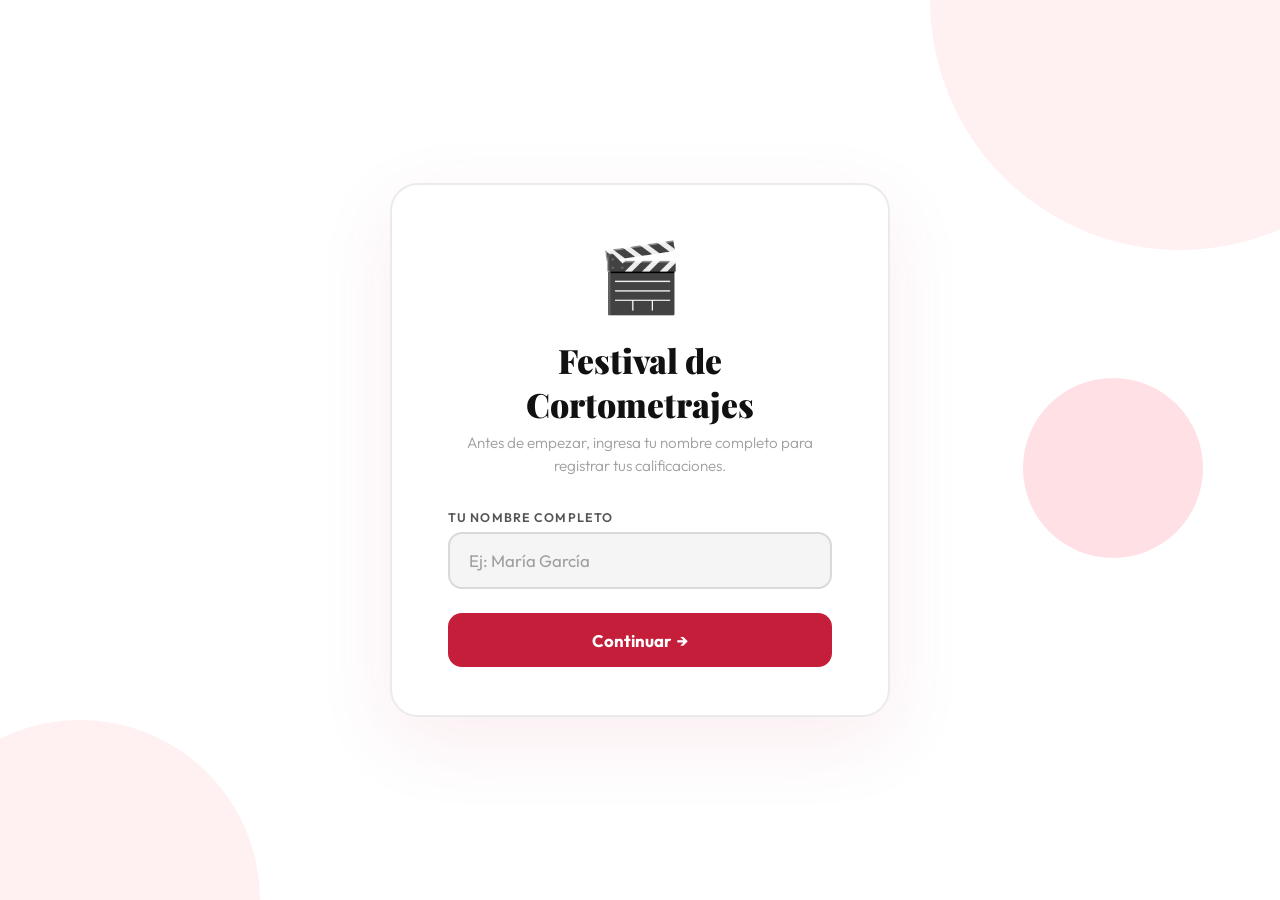
==== index.html @ b3f723bc "Add files via upload" ====
<!DOCTYPE html>
<html lang="es">
<head>
<meta charset="UTF-8">
<meta name="viewport" content="width=device-width, initial-scale=1.0, user-scalable=no">
<title>Votación — Festival de Cortometrajes</title>
<link href="https://fonts.googleapis.com/css2?family=Playfair+Display:ital,wght@0,700;0,900;1,700&family=Outfit:wght@300;400;500;600;700&display=swap" rel="stylesheet">
<link rel="stylesheet" href="https://cdnjs.cloudflare.com/ajax/libs/font-awesome/6.4.0/css/all.min.css">
<link rel="stylesheet" href="styles.css">
</head>
<body>

<!-- ══ SCREEN 1 — NOMBRE ══ -->
<div class="screen active" id="screen-name">
  <div class="nb nb1"></div><div class="nb nb2"></div><div class="nb nb3"></div>
  <div class="name-card">
    <span class="film-icon">🎬</span>
    <div class="n-title">Festival de<br>Cortometrajes</div>
    <div class="n-sub">Antes de empezar, ingresa tu nombre completo para registrar tus calificaciones.</div>
    <label class="n-label" for="inp-name">Tu nombre completo</label>
    <input class="n-input" id="inp-name" type="text" placeholder="Ej: María García"
      autocomplete="off" autocorrect="off" spellcheck="false" maxlength="60"
      onkeydown="if(event.key==='Enter')goToVote()">
    <div class="n-err" id="n-err">⚠️ Por favor ingresa tu nombre antes de continuar.</div>
    <button class="n-btn" onclick="goToVote()">Continuar &nbsp;→</button>
    <div class="voters-badge" id="vbadge">👥 <span id="vbadge-n">0</span> personas ya evaluaron</div>
  </div>
</div>

<!-- ══ SCREEN 2 — VOTACIÓN ══ -->
<div class="screen" id="screen-vote">
  <div class="site-header">
    <div class="hd hd1"></div><div class="hd hd2"></div><div class="hd hd3"></div>
    <div class="hdr-in">
      <div class="hdr-logo">
        <div class="hdr-icon">🎬</div>
        <div><h1>CineVota</h1><p>Festival de Cortometrajes — Inglés</p></div>
      </div>
      <div class="hdr-right">
        <div class="voter-chip">👤 <span id="chip-name">—</span></div>
        <a href="resultados.html" class="live-badge" style="background:rgba(255,255,255,0.25);">📊 Ver Votos</a>
        <div class="live-badge"><div class="live-dot"></div> En vivo</div>
      </div>
    </div>
    <div class="hdr-line"></div>
  </div>
  <div class="vote-body">
    <div>
      <div class="sec-label">Califica los cortometrajes (1 a 5 estrellas)</div>
      <div class="cards-grid" id="cards-grid"></div>
      
      <div class="submit-box" style="margin-top: 2.5rem; display: flex; justify-content: center;">
        <button class="n-btn submit-all-btn" onclick="openSubmitModal()" style="max-width: 300px; font-size: 1.1rem; padding: 1.2rem; box-shadow: 0 10px 30px rgba(196,30,58,.25);">
          ⭐ Enviar Mis Calificaciones
        </button>
      </div>
    </div>
    <div class="sidebar">
      <div class="scard">
        <div class="scard-t">📊 Ranking en vivo</div>
        <div class="scard-s">Promedio de estrellas</div>
        <div class="total-box">
          <div><div class="tbl">Total Evaluadores</div></div>
          <div class="tbn" id="total-count">0</div>
        </div>
        <div id="results-list"></div>
      </div>
      <div class="scard">
        <div class="scard-t" style="font-size:.9rem;margin-bottom:.55rem">👥 Han evaluado</div>
        <div class="voters-list" id="voters-list">
          <span style="font-size:.77rem;color:var(--g500)">Aún nadie ha evaluado</span>
        </div>
      </div>
      <div class="info-box">🏆 El ganador se anunciará al finalizar.<br><span style="color:var(--red);font-weight:600">¡Que gane el mejor!</span></div>
    </div>
  </div>
</div>

<!-- ══ SCREEN 3 — GRACIAS ══ -->
<div class="screen" id="screen-thanks">
  <div class="site-header">
    <div class="hd hd1"></div><div class="hd hd2"></div><div class="hd hd3"></div>
    <div class="hdr-in">
      <div class="hdr-logo">
        <div class="hdr-icon">🎬</div>
        <div><h1>CineVota</h1><p>Festival de Cortometrajes — Inglés</p></div>
      </div>
      <div class="hdr-right">
        <a href="resultados.html" class="live-badge" style="background:rgba(255,255,255,0.25);">📊 Ver Votos</a>
        <div class="live-badge"><div class="live-dot"></div> En vivo</div>
      </div>
    </div>
    <div class="hdr-line"></div>
  </div>
  <div class="thanks-body">
    <div class="thanks-icon">🎉</div>
    <div class="thanks-title">¡Gracias, <span class="thanks-hi" id="t-name"></span>!</div>
    <div class="thanks-sub">Tus calificaciones fueron registradas exitosamente.</div>
    <svg width="64" height="64" viewBox="0 0 64 64" style="margin-top:1rem; margin-bottom:.4rem">
      <circle cx="32" cy="32" r="26" fill="none" stroke="#EBEBEB" stroke-width="5"/>
      <circle id="ring" cx="32" cy="32" r="26" fill="none" stroke="#C41E3A" stroke-width="5"
        stroke-linecap="round" stroke-dasharray="163.4" stroke-dashoffset="0"
        transform="rotate(-90 32 32)" style="transition:stroke-dashoffset 1s linear"/>
    </svg>
    <div class="thanks-cd">Siguiente votante en <span id="cd-num">7</span> segundos…</div>
    <button class="thanks-nxt" onclick="resetForNext()">👤 &nbsp;Siguiente votante</button>
  </div>
</div>

<!-- ══ MODAL ══ -->
<div class="overlay" id="overlay" onclick="if(event.target===this)closeModal()">
  <div class="modal">
    <span class="m-emoji">⭐</span>
    <div class="m-title">Confirmar Envío</div>
    <div class="m-body">
      <span class="m-voter" id="m-voter"></span>, ¿estás seguro de que deseas enviar tus calificaciones?<br>
      <span class="m-warn">⚠️ Esta acción no puede deshacerse</span>
    </div>
    <div class="m-btns">
      <button class="btn-no" onclick="closeModal()">Seguir Editando</button>
      <button class="btn-yes" onclick="confirmVote()">✓ &nbsp;Sí, enviar</button>
    </div>
  </div>
</div>

<script src="main.js"></script>
</body>
</html>
---- styles.css ----
*,*::before,*::after{box-sizing:border-box;margin:0;padding:0}
:root{
  --red:#C41E3A;--red-h:#A8172F;--red-l:#E8394F;
  --rp:#FFF0F2;--rp2:#FFE0E5;
  --white:#fff;--off:#FAFAFA;
  --g100:#F5F5F5;--g200:#EBEBEB;--g300:#D9D9D9;
  --g500:#9E9E9E;--g700:#555;--g900:#111;
}
html,body{font-family:'Outfit',sans-serif;background:var(--off);color:var(--g900);min-height:100vh;-webkit-tap-highlight-color:transparent;touch-action:manipulation}

/* SCREENS */
.screen{display:none;min-height:100vh;animation:fadeIn .4s ease}
.screen.active{display:flex}
@keyframes fadeIn{from{opacity:0;transform:translateY(10px)}to{opacity:1;transform:none}}

/* ─── SCREEN 1: NOMBRE ─── */
#screen-name{flex-direction:column;align-items:center;justify-content:center;padding:2rem;background:var(--white);position:relative;overflow:hidden}
.nb{position:absolute;border-radius:50%;background:var(--rp);z-index:0}
.nb1{width:500px;height:500px;top:-250px;right:-150px}
.nb2{width:360px;height:360px;bottom:-180px;left:-100px}
.nb3{width:180px;height:180px;top:42%;right:6%;background:var(--rp2)}
.name-card{position:relative;z-index:1;background:var(--white);border:2px solid var(--g200);border-radius:28px;padding:3rem 3.5rem;max-width:500px;width:100%;text-align:center;box-shadow:0 24px 80px rgba(196,30,58,.08)}
.film-icon{font-size:68px;display:block;margin-bottom:1.2rem;animation:float 3s ease-in-out infinite}
@keyframes float{0%,100%{transform:translateY(0)}50%{transform:translateY(-9px)}}
.n-title{font-family:'Playfair Display',serif;font-size:2.1rem;font-weight:900;margin-bottom:.4rem}
.n-sub{font-size:.95rem;color:var(--g500);font-weight:300;margin-bottom:2rem;line-height:1.5}
.n-label{display:block;text-align:left;font-size:.78rem;font-weight:600;color:var(--g700);letter-spacing:.09em;text-transform:uppercase;margin-bottom:.45rem}
.n-input{width:100%;padding:1rem 1.2rem;border:2px solid var(--g300);border-radius:14px;font-family:'Outfit',sans-serif;font-size:1.05rem;font-weight:500;color:var(--g900);background:var(--g100);outline:none;transition:border-color .2s,background .2s;-webkit-appearance:none}
.n-input:focus{border-color:var(--red);background:var(--white)}
.n-input::placeholder{color:var(--g500);font-weight:400}
.n-err{font-size:.8rem;color:var(--red);margin-top:.4rem;text-align:left;display:none}
.n-err.show{display:block}
.n-btn{margin-top:1.5rem;width:100%;padding:1.05rem;border-radius:14px;border:none;background:var(--red);color:#fff;font-family:'Outfit',sans-serif;font-size:1.05rem;font-weight:700;cursor:pointer;transition:background .2s,transform .15s;display:flex;align-items:center;justify-content:center;gap:.5rem}
.n-btn:hover{background:var(--red-h)}
.n-btn:active{transform:scale(.97)}
.voters-badge{margin-top:1.4rem;display:none;align-items:center;justify-content:center;gap:.4rem;background:var(--rp);border:1px solid var(--rp2);border-radius:100px;padding:.4rem 1rem;font-size:.8rem;color:var(--red);font-weight:600}
.voters-badge.show{display:flex}

/* ─── SHARED HEADER ─── */
.site-header{background:var(--red);color:#fff;position:relative;overflow:hidden;flex-shrink:0}
.hd{position:absolute;border-radius:50%;background:rgba(255,255,255,.06);pointer-events:none}
.hd1{width:380px;height:380px;top:-180px;right:-80px}
.hd2{width:220px;height:220px;bottom:-110px;right:220px}
.hd3{width:130px;height:130px;top:-40px;left:40%;background:rgba(255,255,255,.04)}
.hdr-in{position:relative;z-index:1;padding:1.3rem 2.2rem;display:flex;align-items:center;justify-content:space-between;flex-wrap:wrap;gap:.6rem}
.hdr-logo{display:flex;align-items:center;gap:.8rem}
.hdr-icon{width:46px;height:46px;background:rgba(255,255,255,.14);border:1.5px solid rgba(255,255,255,.28);border-radius:13px;display:flex;align-items:center;justify-content:center;font-size:23px}
.hdr-logo h1{font-family:'Playfair Display',serif;font-size:1.4rem;font-weight:900}
.hdr-logo p{font-size:.66rem;opacity:.65;font-weight:400;letter-spacing:.1em;text-transform:uppercase}
.hdr-right{display:flex;align-items:center;gap:.6rem;flex-wrap:wrap}
.voter-chip{background:rgba(255,255,255,.16);border:1px solid rgba(255,255,255,.28);border-radius:100px;padding:.42rem .9rem;font-size:.82rem;font-weight:600;display:flex;align-items:center;gap:.35rem}
.live-badge{background:rgba(255,255,255,.13);border:1px solid rgba(255,255,255,.22);border-radius:100px;padding:.42rem .9rem;font-size:.7rem;font-weight:600;letter-spacing:.07em;text-transform:uppercase;display:flex;align-items:center;gap:.35rem;text-decoration:none;color:#fff;}
.live-dot{width:7px;height:7px;background:#fff;border-radius:50%;animation:blink 1.4s ease infinite}
@keyframes blink{0%,100%{opacity:1}50%{opacity:.25}}
.hdr-line{height:3px;width:100%;background:linear-gradient(90deg,rgba(255,255,255,.35) 0%,rgba(255,255,255,.06) 60%,transparent 100%)}

/* ─── SCREEN 2: VOTAR ─── */
#screen-vote{flex-direction:column}
.vote-body{display:grid;grid-template-columns:1fr 330px;gap:1.8rem;padding:1.8rem 2.2rem;max-width:1380px;margin:0 auto;width:100%}
.sec-label{display:flex;align-items:center;gap:.7rem;font-size:.72rem;font-weight:600;letter-spacing:.12em;text-transform:uppercase;color:var(--g500);margin-bottom:1.3rem}
.sec-label::after{content:'';flex:1;height:1px;background:var(--g300)}
.cards-grid{display:grid;grid-template-columns:repeat(auto-fill,minmax(262px,1fr));gap:1.3rem}

/* card */
.vote-card{background:var(--white);border-radius:20px;border:1.5px solid var(--g200);overflow:hidden;transition:transform .28s cubic-bezier(.34,1.56,.64,1),box-shadow .25s,border-color .2s;cursor:default;-webkit-tap-highlight-color:transparent}
.vote-card:hover{transform:translateY(-5px);border-color:var(--red-l);box-shadow:0 14px 44px rgba(196,30,58,.12)}
.card-photo{width:100%;height:182px;position:relative;overflow:hidden;background:#f0f0f0}
.card-photo svg{width:100%;height:100%;display:block}
.card-tag{position:absolute;top:10px;left:10px;z-index:2;background:var(--red);color:#fff;font-size:.63rem;font-weight:700;padding:4px 10px;border-radius:100px;letter-spacing:.08em;text-transform:uppercase}
.card-body{padding:1.15rem 1.3rem 1.3rem}
.card-name{font-family:'Playfair Display',serif;font-size:1.08rem;font-weight:700;margin-bottom:.22rem}
.card-desc{font-size:.79rem;color:var(--g500);line-height:1.5;margin-bottom:.85rem}
.card-meta{display:flex;align-items:center;justify-content:space-between;margin-bottom:.65rem}
.card-vlbl{font-size:.77rem;color:var(--g700)}
.card-vlbl span{font-weight:700;color:var(--red);font-size:.93rem}
.card-mbar{height:5px;background:var(--g200);border-radius:100px;overflow:hidden;margin-bottom:.95rem}
.card-mfill{height:100%;background:linear-gradient(90deg,var(--red-h),var(--red-l));border-radius:100px;transition:width .6s cubic-bezier(.4,0,.2,1);width:0%}

/* sidebar */
.sidebar{position:sticky;top:1.8rem;height:fit-content}
.scard{background:var(--white);border:1.5px solid var(--g200);border-radius:20px;padding:1.4rem 1.5rem;margin-bottom:1rem}
.scard-t{font-family:'Playfair Display',serif;font-size:1.05rem;font-weight:700;margin-bottom:.18rem}
.scard-s{font-size:.75rem;color:var(--g500);margin-bottom:1.15rem}
.total-box{background:var(--red);color:#fff;border-radius:14px;padding:1rem 1.25rem;display:flex;align-items:center;justify-content:space-between;margin-bottom:1.25rem}
.tbl{font-size:.7rem;font-weight:600;text-transform:uppercase;letter-spacing:.1em;opacity:.78}
.tbn{font-family:'Playfair Display',serif;font-size:2.2rem;font-weight:900;line-height:1}
.res-item{margin-bottom:.95rem}
.res-hdr{display:flex;align-items:center;justify-content:space-between;margin-bottom:.28rem;gap:5px}
.res-rank{width:22px;height:22px;border-radius:50%;background:var(--g100);border:1px solid var(--g300);font-size:.65rem;font-weight:700;color:var(--g700);display:flex;align-items:center;justify-content:center;flex-shrink:0}
.res-name{font-size:.81rem;font-weight:500;flex:1;white-space:nowrap;overflow:hidden;text-overflow:ellipsis}
.res-pct{font-size:.77rem;font-weight:700;color:var(--red)}
.res-vsm{font-size:.67rem;color:var(--g500)}
.res-bg{height:8px;background:var(--g100);border-radius:100px;overflow:hidden;border:1px solid var(--g200)}
.res-bar{height:100%;background:linear-gradient(90deg,#8B0000,var(--red-l));border-radius:100px;transition:width .65s cubic-bezier(.4,0,.2,1)}
.res-item.first .res-rank{background:#FFF7E0;border-color:#F5C842;color:#8B6E00;font-size:.77rem}
.res-item.first .res-bar{background:linear-gradient(90deg,var(--red-h),var(--red-l))}
.voters-list{max-height:120px;overflow-y:auto;display:flex;flex-wrap:wrap;gap:5px;padding-top:3px}
.voter-pill{background:var(--g100);border:1px solid var(--g200);border-radius:100px;padding:3px 10px;font-size:.71rem;color:var(--g700);font-weight:500}
.info-box{background:var(--g100);border:1px solid var(--g200);border-radius:14px;padding:1rem;font-size:.77rem;color:var(--g700);line-height:1.65;text-align:center}

/* ─── MODAL ─── */
.overlay{position:fixed;inset:0;background:rgba(0,0,0,.55);backdrop-filter:blur(6px);-webkit-backdrop-filter:blur(6px);display:flex;align-items:center;justify-content:center;z-index:1000;opacity:0;pointer-events:none;transition:opacity .3s}
.overlay.open{opacity:1;pointer-events:all}
.modal{background:#fff;border-radius:26px;padding:2.2rem 2rem;max-width:420px;width:92%;text-align:center;transform:scale(.88) translateY(24px);transition:transform .38s cubic-bezier(.34,1.56,.64,1)}
.overlay.open .modal{transform:scale(1) translateY(0)}
.m-emoji{font-size:50px;display:block;margin-bottom:1rem}
.m-title{font-family:'Playfair Display',serif;font-size:1.45rem;font-weight:700;margin-bottom:.5rem}
.m-body{font-size:.9rem;color:var(--g700);line-height:1.7;margin-bottom:1.5rem}
.m-voter{color:var(--g900);font-weight:700}
.m-course{color:var(--red);font-weight:700}
.m-warn{font-size:.73rem;color:var(--g500);background:var(--g100);border-radius:8px;padding:.38rem .75rem;margin-top:.55rem;display:inline-block}
.m-btns{display:flex;gap:.7rem}
.btn-no{flex:1;padding:.85rem;border-radius:13px;border:1.5px solid var(--g300);background:transparent;color:var(--g700);font-family:'Outfit',sans-serif;font-size:.9rem;font-weight:500;cursor:pointer;transition:background .18s}
.btn-no:hover{background:var(--g100)}
.btn-yes{flex:2;padding:.85rem;border-radius:13px;border:none;background:var(--red);color:#fff;font-family:'Outfit',sans-serif;font-size:.9rem;font-weight:700;cursor:pointer;transition:background .18s,transform .15s;display:flex;align-items:center;justify-content:center;gap:.4rem}
.btn-yes:hover{background:var(--red-h)}
.btn-yes:active{transform:scale(.97)}

/* ─── SCREEN 3: GRACIAS ─── */
#screen-thanks{flex-direction:column}
.thanks-body{flex:1;display:flex;flex-direction:column;align-items:center;justify-content:center;padding:3rem 2rem;text-align:center}
.thanks-icon{font-size:90px;margin-bottom:1.4rem;animation:bounceIn .7s cubic-bezier(.34,1.56,.64,1)}
@keyframes bounceIn{from{transform:scale(.3);opacity:0}to{transform:scale(1);opacity:1}}
.thanks-title{font-family:'Playfair Display',serif;font-size:clamp(1.9rem,5.5vw,2.9rem);font-weight:900;margin-bottom:.45rem}
.thanks-hi{color:var(--red);font-style:italic}
.thanks-sub{font-size:1.02rem;color:var(--g700);font-weight:300;line-height:1.6;margin-bottom:.7rem;max-width:400px}
.thanks-chip{display:inline-flex;align-items:center;gap:.5rem;background:var(--red);color:#fff;border-radius:100px;padding:.6rem 1.4rem;font-size:.98rem;font-weight:700;margin-bottom:2.5rem;animation:slideUp .5s ease .3s both}
@keyframes slideUp{from{transform:translateY(16px);opacity:0}to{transform:none;opacity:1}}
.thanks-cd{font-size:.85rem;color:var(--g500);margin-bottom:1.4rem}
.thanks-cd span{font-weight:700;color:var(--red)}
.thanks-nxt{padding:1rem 2.4rem;border-radius:14px;border:2px solid var(--red);background:transparent;color:var(--red);font-family:'Outfit',sans-serif;font-size:1rem;font-weight:700;cursor:pointer;transition:all .2s;display:inline-flex;align-items:center;gap:.5rem}
.thanks-nxt:hover{background:var(--red);color:#fff}

/* confetti */
.conf{position:fixed;pointer-events:none;z-index:9999;top:0;animation:confFall linear forwards}
@keyframes confFall{to{top:110vh;transform:rotate(720deg) translateX(var(--dx,0))}}

/* utils */
@keyframes numPulse{0%,100%{transform:scale(1)}45%{transform:scale(1.3)}}
.pulse{animation:numPulse .4s ease}

/* RESULTS PAGE SPECIFIC */
.results-container { max-width: 900px; margin: 2rem auto; padding: 0 2rem; width: 100%; }
.results-card { background: var(--white); border-radius: 20px; border: 1.5px solid var(--g200); overflow: hidden; box-shadow: 0 10px 30px rgba(0,0,0,0.03); margin-bottom: 2rem;}
.results-header-card { padding: 2rem; background: var(--off); border-bottom: 1.5px solid var(--g200); display: flex; justify-content: space-between; align-items: center; flex-wrap: wrap; gap: 1rem; }
.results-title { font-family: 'Playfair Display', serif; font-size: 1.8rem; font-weight: 700; color: var(--g900); }
.results-subtitle { font-size: 0.9rem; color: var(--g500); margin-top: 0.3rem; }
.results-table-wrap { overflow-x: auto; }
.results-table { width: 100%; border-collapse: collapse; min-width: 500px; }
.results-table th { background: var(--white); padding: 1.2rem; text-align: left; font-size: 0.8rem; text-transform: uppercase; letter-spacing: 0.1em; color: var(--g500); font-weight: 600; border-bottom: 2px solid var(--g200); }
.results-table td { padding: 1.2rem; border-bottom: 1px solid var(--g200); font-size: 0.95rem; font-weight: 500; color: var(--g900); }
.results-table tr:last-child td { border-bottom: none; }
.results-table tr:hover { background: var(--off); }
.course-badge { display: inline-flex; align-items: center; gap: 0.5rem; padding: 0.4rem 0.8rem; border-radius: 100px; font-size: 0.85rem; font-weight: 600; }
.back-btn { display: inline-flex; align-items: center; gap: 0.5rem; padding: 0.8rem 1.5rem; background: var(--white); color: var(--g900); border: 2px solid var(--g200); border-radius: 14px; text-decoration: none; font-weight: 600; margin-bottom: 1.5rem; transition: all 0.2s; font-family: 'Outfit', sans-serif; font-size: 0.95rem; }
.back-btn:hover { border-color: var(--g300); background: var(--g100); }
.empty-state { padding: 4rem 2rem; text-align: center; color: var(--g500); font-size: 1.1rem; }

/* STAR RATING SPECIFIC */
.star-rating { display: flex; gap: 0.3rem; margin-top: 0.5rem; justify-content: center; align-items: center; }
.star-icon { color: var(--g300); cursor: pointer; font-size: 1.8rem; transition: color 0.2s, transform 0.15s; }
.star-icon:hover { transform: scale(1.15); }
.star-icon.active { color: #FFD700; text-shadow: 0 0 10px rgba(255, 215, 0, 0.4); }
.card-stars { background: var(--g100); border-radius: 12px; padding: 0.8rem; margin-top: 0.5rem; text-align: center; border: 1.5px solid var(--g200); }
.card-stars-lbl { font-size: 0.75rem; color: var(--g700); font-weight: 600; text-transform: uppercase; letter-spacing: 0.05em; margin-bottom: 0.4rem; }
.admin-reset-btn { background: transparent; border: none; font-size: 1.2rem; cursor: pointer; opacity: 0.5; transition: opacity 0.2s; }
.admin-reset-btn:hover { opacity: 1; }

/* responsive */
@media(max-width:960px){.vote-body{grid-template-columns:1fr;padding:1.2rem}.sidebar{position:static}}
@media(max-width:600px){.hdr-in{padding:1rem 1.1rem}.vote-body{padding:1rem}.cards-grid{grid-template-columns:1fr}.name-card{padding:2rem 1.5rem}.results-container{padding: 0 1rem;}.results-header-card{padding: 1.5rem;}}
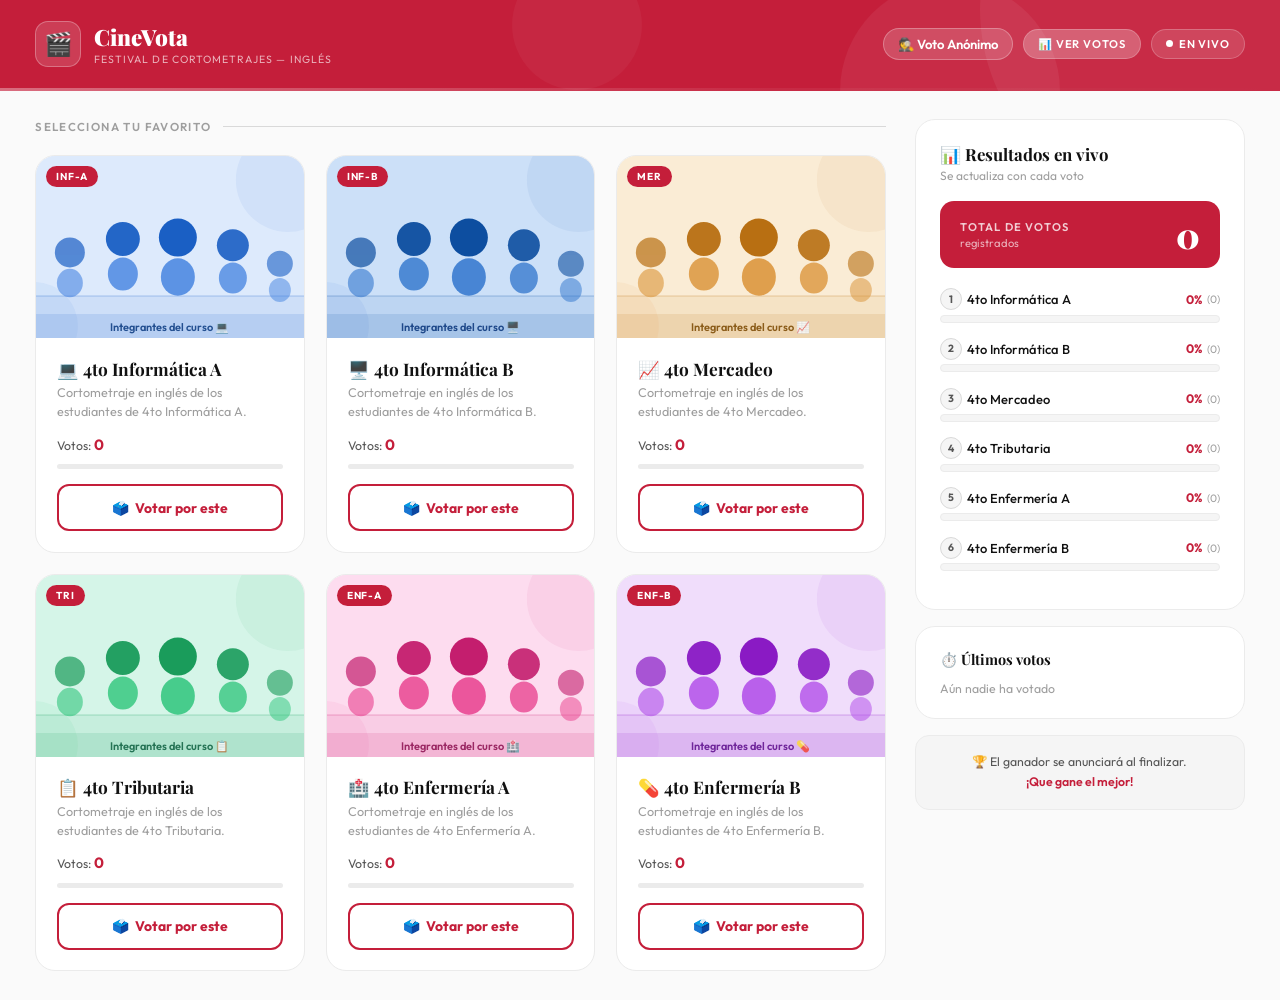
==== commit a4f91e8f: "Add files via upload" ====
--- a/index.html
+++ b/index.html
@@ -5,30 +5,12 @@
 <meta name="viewport" content="width=device-width, initial-scale=1.0, user-scalable=no">
 <title>Votación — Festival de Cortometrajes</title>
 <link href="https://fonts.googleapis.com/css2?family=Playfair+Display:ital,wght@0,700;0,900;1,700&family=Outfit:wght@300;400;500;600;700&display=swap" rel="stylesheet">
-<link rel="stylesheet" href="https://cdnjs.cloudflare.com/ajax/libs/font-awesome/6.4.0/css/all.min.css">
 <link rel="stylesheet" href="styles.css">
 </head>
 <body>
 
-<!-- ══ SCREEN 1 — NOMBRE ══ -->
-<div class="screen active" id="screen-name">
-  <div class="nb nb1"></div><div class="nb nb2"></div><div class="nb nb3"></div>
-  <div class="name-card">
-    <span class="film-icon">🎬</span>
-    <div class="n-title">Festival de<br>Cortometrajes</div>
-    <div class="n-sub">Antes de empezar, ingresa tu nombre completo para registrar tus calificaciones.</div>
-    <label class="n-label" for="inp-name">Tu nombre completo</label>
-    <input class="n-input" id="inp-name" type="text" placeholder="Ej: María García"
-      autocomplete="off" autocorrect="off" spellcheck="false" maxlength="60"
-      onkeydown="if(event.key==='Enter')goToVote()">
-    <div class="n-err" id="n-err">⚠️ Por favor ingresa tu nombre antes de continuar.</div>
-    <button class="n-btn" onclick="goToVote()">Continuar &nbsp;→</button>
-    <div class="voters-badge" id="vbadge">👥 <span id="vbadge-n">0</span> personas ya evaluaron</div>
-  </div>
-</div>
-
-<!-- ══ SCREEN 2 — VOTACIÓN ══ -->
-<div class="screen" id="screen-vote">
+<!-- ══ SCREEN 2 — VOTACIÓN (AHORA ES LA PANTALLA PRINCIPAL) ══ -->
+<div class="screen active" id="screen-vote">
   <div class="site-header">
     <div class="hd hd1"></div><div class="hd hd2"></div><div class="hd hd3"></div>
     <div class="hdr-in">
@@ -37,8 +19,8 @@
         <div><h1>CineVota</h1><p>Festival de Cortometrajes — Inglés</p></div>
       </div>
       <div class="hdr-right">
-        <div class="voter-chip">👤 <span id="chip-name">—</span></div>
-        <a href="resultados.html" class="live-badge" style="background:rgba(255,255,255,0.25);">📊 Ver Votos</a>
+        <div class="voter-chip">🕵️ Voto Anónimo</div>
+        <a href="resultados.html" class="live-badge" style="background:rgba(255,255,255,0.25); text-decoration:none; color:#fff;">📊 Ver Votos</a>
         <div class="live-badge"><div class="live-dot"></div> En vivo</div>
       </div>
     </div>
@@ -46,29 +28,23 @@
   </div>
   <div class="vote-body">
     <div>
-      <div class="sec-label">Califica los cortometrajes (1 a 5 estrellas)</div>
+      <div class="sec-label">Selecciona tu favorito</div>
       <div class="cards-grid" id="cards-grid"></div>
-      
-      <div class="submit-box" style="margin-top: 2.5rem; display: flex; justify-content: center;">
-        <button class="n-btn submit-all-btn" onclick="openSubmitModal()" style="max-width: 300px; font-size: 1.1rem; padding: 1.2rem; box-shadow: 0 10px 30px rgba(196,30,58,.25);">
-          ⭐ Enviar Mis Calificaciones
-        </button>
-      </div>
     </div>
     <div class="sidebar">
       <div class="scard">
-        <div class="scard-t">📊 Ranking en vivo</div>
-        <div class="scard-s">Promedio de estrellas</div>
+        <div class="scard-t">📊 Resultados en vivo</div>
+        <div class="scard-s">Se actualiza con cada voto</div>
         <div class="total-box">
-          <div><div class="tbl">Total Evaluadores</div></div>
+          <div><div class="tbl">Total de votos</div><div style="font-size:.7rem;opacity:.65;margin-top:2px">registrados</div></div>
           <div class="tbn" id="total-count">0</div>
         </div>
         <div id="results-list"></div>
       </div>
       <div class="scard">
-        <div class="scard-t" style="font-size:.9rem;margin-bottom:.55rem">👥 Han evaluado</div>
+        <div class="scard-t" style="font-size:.9rem;margin-bottom:.55rem">⏱️ Últimos votos</div>
         <div class="voters-list" id="voters-list">
-          <span style="font-size:.77rem;color:var(--g500)">Aún nadie ha evaluado</span>
+          <span style="font-size:.77rem;color:var(--g500)">Aún nadie ha votado</span>
         </div>
       </div>
       <div class="info-box">🏆 El ganador se anunciará al finalizar.<br><span style="color:var(--red);font-weight:600">¡Que gane el mejor!</span></div>
@@ -86,7 +62,7 @@
         <div><h1>CineVota</h1><p>Festival de Cortometrajes — Inglés</p></div>
       </div>
       <div class="hdr-right">
-        <a href="resultados.html" class="live-badge" style="background:rgba(255,255,255,0.25);">📊 Ver Votos</a>
+        <a href="resultados.html" class="live-badge" style="background:rgba(255,255,255,0.25); text-decoration:none; color:#fff;">📊 Ver Votos</a>
         <div class="live-badge"><div class="live-dot"></div> En vivo</div>
       </div>
     </div>
@@ -94,31 +70,33 @@
   </div>
   <div class="thanks-body">
     <div class="thanks-icon">🎉</div>
-    <div class="thanks-title">¡Gracias, <span class="thanks-hi" id="t-name"></span>!</div>
-    <div class="thanks-sub">Tus calificaciones fueron registradas exitosamente.</div>
-    <svg width="64" height="64" viewBox="0 0 64 64" style="margin-top:1rem; margin-bottom:.4rem">
+    <div class="thanks-title">¡Gracias por tu voto!</div>
+    <div class="thanks-sub">Tu voto fue registrado exitosamente. Votaste por:</div>
+    <div class="thanks-chip" id="t-course"></div>
+    <svg width="64" height="64" viewBox="0 0 64 64" style="margin-bottom:.4rem">
       <circle cx="32" cy="32" r="26" fill="none" stroke="#EBEBEB" stroke-width="5"/>
       <circle id="ring" cx="32" cy="32" r="26" fill="none" stroke="#C41E3A" stroke-width="5"
         stroke-linecap="round" stroke-dasharray="163.4" stroke-dashoffset="0"
         transform="rotate(-90 32 32)" style="transition:stroke-dashoffset 1s linear"/>
     </svg>
-    <div class="thanks-cd">Siguiente votante en <span id="cd-num">7</span> segundos…</div>
-    <button class="thanks-nxt" onclick="resetForNext()">👤 &nbsp;Siguiente votante</button>
+    <div class="thanks-cd">Siguiente voto en <span id="cd-num">5</span> segundos…</div>
+    <button class="thanks-nxt" onclick="resetForNext()">Siguiente voto &nbsp;→</button>
   </div>
 </div>
 
 <!-- ══ MODAL ══ -->
 <div class="overlay" id="overlay" onclick="if(event.target===this)closeModal()">
   <div class="modal">
-    <span class="m-emoji">⭐</span>
-    <div class="m-title">Confirmar Envío</div>
+    <span class="m-emoji">🗳️</span>
+    <div class="m-title">Confirmar voto</div>
     <div class="m-body">
-      <span class="m-voter" id="m-voter"></span>, ¿estás seguro de que deseas enviar tus calificaciones?<br>
+      ¿Estás seguro de que deseas votar por<br>
+      <span class="m-course" id="m-course"></span>?<br>
       <span class="m-warn">⚠️ Esta acción no puede deshacerse</span>
     </div>
     <div class="m-btns">
-      <button class="btn-no" onclick="closeModal()">Seguir Editando</button>
-      <button class="btn-yes" onclick="confirmVote()">✓ &nbsp;Sí, enviar</button>
+      <button class="btn-no" onclick="closeModal()">Cancelar</button>
+      <button class="btn-yes" onclick="confirmVote()">✓ &nbsp;Sí, confirmar</button>
     </div>
   </div>
 </div>
--- a/styles.css
+++ b/styles.css
@@ -12,29 +12,6 @@
 .screen{display:none;min-height:100vh;animation:fadeIn .4s ease}
 .screen.active{display:flex}
 @keyframes fadeIn{from{opacity:0;transform:translateY(10px)}to{opacity:1;transform:none}}
-
-/* ─── SCREEN 1: NOMBRE ─── */
-#screen-name{flex-direction:column;align-items:center;justify-content:center;padding:2rem;background:var(--white);position:relative;overflow:hidden}
-.nb{position:absolute;border-radius:50%;background:var(--rp);z-index:0}
-.nb1{width:500px;height:500px;top:-250px;right:-150px}
-.nb2{width:360px;height:360px;bottom:-180px;left:-100px}
-.nb3{width:180px;height:180px;top:42%;right:6%;background:var(--rp2)}
-.name-card{position:relative;z-index:1;background:var(--white);border:2px solid var(--g200);border-radius:28px;padding:3rem 3.5rem;max-width:500px;width:100%;text-align:center;box-shadow:0 24px 80px rgba(196,30,58,.08)}
-.film-icon{font-size:68px;display:block;margin-bottom:1.2rem;animation:float 3s ease-in-out infinite}
-@keyframes float{0%,100%{transform:translateY(0)}50%{transform:translateY(-9px)}}
-.n-title{font-family:'Playfair Display',serif;font-size:2.1rem;font-weight:900;margin-bottom:.4rem}
-.n-sub{font-size:.95rem;color:var(--g500);font-weight:300;margin-bottom:2rem;line-height:1.5}
-.n-label{display:block;text-align:left;font-size:.78rem;font-weight:600;color:var(--g700);letter-spacing:.09em;text-transform:uppercase;margin-bottom:.45rem}
-.n-input{width:100%;padding:1rem 1.2rem;border:2px solid var(--g300);border-radius:14px;font-family:'Outfit',sans-serif;font-size:1.05rem;font-weight:500;color:var(--g900);background:var(--g100);outline:none;transition:border-color .2s,background .2s;-webkit-appearance:none}
-.n-input:focus{border-color:var(--red);background:var(--white)}
-.n-input::placeholder{color:var(--g500);font-weight:400}
-.n-err{font-size:.8rem;color:var(--red);margin-top:.4rem;text-align:left;display:none}
-.n-err.show{display:block}
-.n-btn{margin-top:1.5rem;width:100%;padding:1.05rem;border-radius:14px;border:none;background:var(--red);color:#fff;font-family:'Outfit',sans-serif;font-size:1.05rem;font-weight:700;cursor:pointer;transition:background .2s,transform .15s;display:flex;align-items:center;justify-content:center;gap:.5rem}
-.n-btn:hover{background:var(--red-h)}
-.n-btn:active{transform:scale(.97)}
-.voters-badge{margin-top:1.4rem;display:none;align-items:center;justify-content:center;gap:.4rem;background:var(--rp);border:1px solid var(--rp2);border-radius:100px;padding:.4rem 1rem;font-size:.8rem;color:var(--red);font-weight:600}
-.voters-badge.show{display:flex}
 
 /* ─── SHARED HEADER ─── */
 .site-header{background:var(--red);color:#fff;position:relative;overflow:hidden;flex-shrink:0}
@@ -62,7 +39,7 @@
 .cards-grid{display:grid;grid-template-columns:repeat(auto-fill,minmax(262px,1fr));gap:1.3rem}
 
 /* card */
-.vote-card{background:var(--white);border-radius:20px;border:1.5px solid var(--g200);overflow:hidden;transition:transform .28s cubic-bezier(.34,1.56,.64,1),box-shadow .25s,border-color .2s;cursor:default;-webkit-tap-highlight-color:transparent}
+.vote-card{background:var(--white);border-radius:20px;border:1.5px solid var(--g200);overflow:hidden;transition:transform .28s cubic-bezier(.34,1.56,.64,1),box-shadow .25s,border-color .2s;cursor:pointer;-webkit-tap-highlight-color:transparent}
 .vote-card:hover{transform:translateY(-5px);border-color:var(--red-l);box-shadow:0 14px 44px rgba(196,30,58,.12)}
 .card-photo{width:100%;height:182px;position:relative;overflow:hidden;background:#f0f0f0}
 .card-photo svg{width:100%;height:100%;display:block}
@@ -75,6 +52,9 @@
 .card-vlbl span{font-weight:700;color:var(--red);font-size:.93rem}
 .card-mbar{height:5px;background:var(--g200);border-radius:100px;overflow:hidden;margin-bottom:.95rem}
 .card-mfill{height:100%;background:linear-gradient(90deg,var(--red-h),var(--red-l));border-radius:100px;transition:width .6s cubic-bezier(.4,0,.2,1);width:0%}
+.vote-btn{width:100%;padding:.78rem;border-radius:12px;border:2px solid var(--red);background:transparent;color:var(--red);font-family:'Outfit',sans-serif;font-size:.87rem;font-weight:700;cursor:pointer;transition:background .2s,color .2s,transform .15s;display:flex;align-items:center;justify-content:center;gap:.35rem}
+.vote-btn:hover{background:var(--red);color:#fff}
+.vote-btn:active{transform:scale(.97)}
 
 /* sidebar */
 .sidebar{position:sticky;top:1.8rem;height:fit-content}
@@ -122,7 +102,6 @@
 .thanks-icon{font-size:90px;margin-bottom:1.4rem;animation:bounceIn .7s cubic-bezier(.34,1.56,.64,1)}
 @keyframes bounceIn{from{transform:scale(.3);opacity:0}to{transform:scale(1);opacity:1}}
 .thanks-title{font-family:'Playfair Display',serif;font-size:clamp(1.9rem,5.5vw,2.9rem);font-weight:900;margin-bottom:.45rem}
-.thanks-hi{color:var(--red);font-style:italic}
 .thanks-sub{font-size:1.02rem;color:var(--g700);font-weight:300;line-height:1.6;margin-bottom:.7rem;max-width:400px}
 .thanks-chip{display:inline-flex;align-items:center;gap:.5rem;background:var(--red);color:#fff;border-radius:100px;padding:.6rem 1.4rem;font-size:.98rem;font-weight:700;margin-bottom:2.5rem;animation:slideUp .5s ease .3s both}
 @keyframes slideUp{from{transform:translateY(16px);opacity:0}to{transform:none;opacity:1}}
@@ -156,16 +135,9 @@
 .back-btn:hover { border-color: var(--g300); background: var(--g100); }
 .empty-state { padding: 4rem 2rem; text-align: center; color: var(--g500); font-size: 1.1rem; }
 
-/* STAR RATING SPECIFIC */
-.star-rating { display: flex; gap: 0.3rem; margin-top: 0.5rem; justify-content: center; align-items: center; }
-.star-icon { color: var(--g300); cursor: pointer; font-size: 1.8rem; transition: color 0.2s, transform 0.15s; }
-.star-icon:hover { transform: scale(1.15); }
-.star-icon.active { color: #FFD700; text-shadow: 0 0 10px rgba(255, 215, 0, 0.4); }
-.card-stars { background: var(--g100); border-radius: 12px; padding: 0.8rem; margin-top: 0.5rem; text-align: center; border: 1.5px solid var(--g200); }
-.card-stars-lbl { font-size: 0.75rem; color: var(--g700); font-weight: 600; text-transform: uppercase; letter-spacing: 0.05em; margin-bottom: 0.4rem; }
 .admin-reset-btn { background: transparent; border: none; font-size: 1.2rem; cursor: pointer; opacity: 0.5; transition: opacity 0.2s; }
 .admin-reset-btn:hover { opacity: 1; }
 
 /* responsive */
 @media(max-width:960px){.vote-body{grid-template-columns:1fr;padding:1.2rem}.sidebar{position:static}}
-@media(max-width:600px){.hdr-in{padding:1rem 1.1rem}.vote-body{padding:1rem}.cards-grid{grid-template-columns:1fr}.name-card{padding:2rem 1.5rem}.results-container{padding: 0 1rem;}.results-header-card{padding: 1.5rem;}}
+@media(max-width:600px){.hdr-in{padding:1rem 1.1rem}.vote-body{padding:1rem}.cards-grid{grid-template-columns:1fr}.results-container{padding: 0 1rem;}.results-header-card{padding: 1.5rem;}}
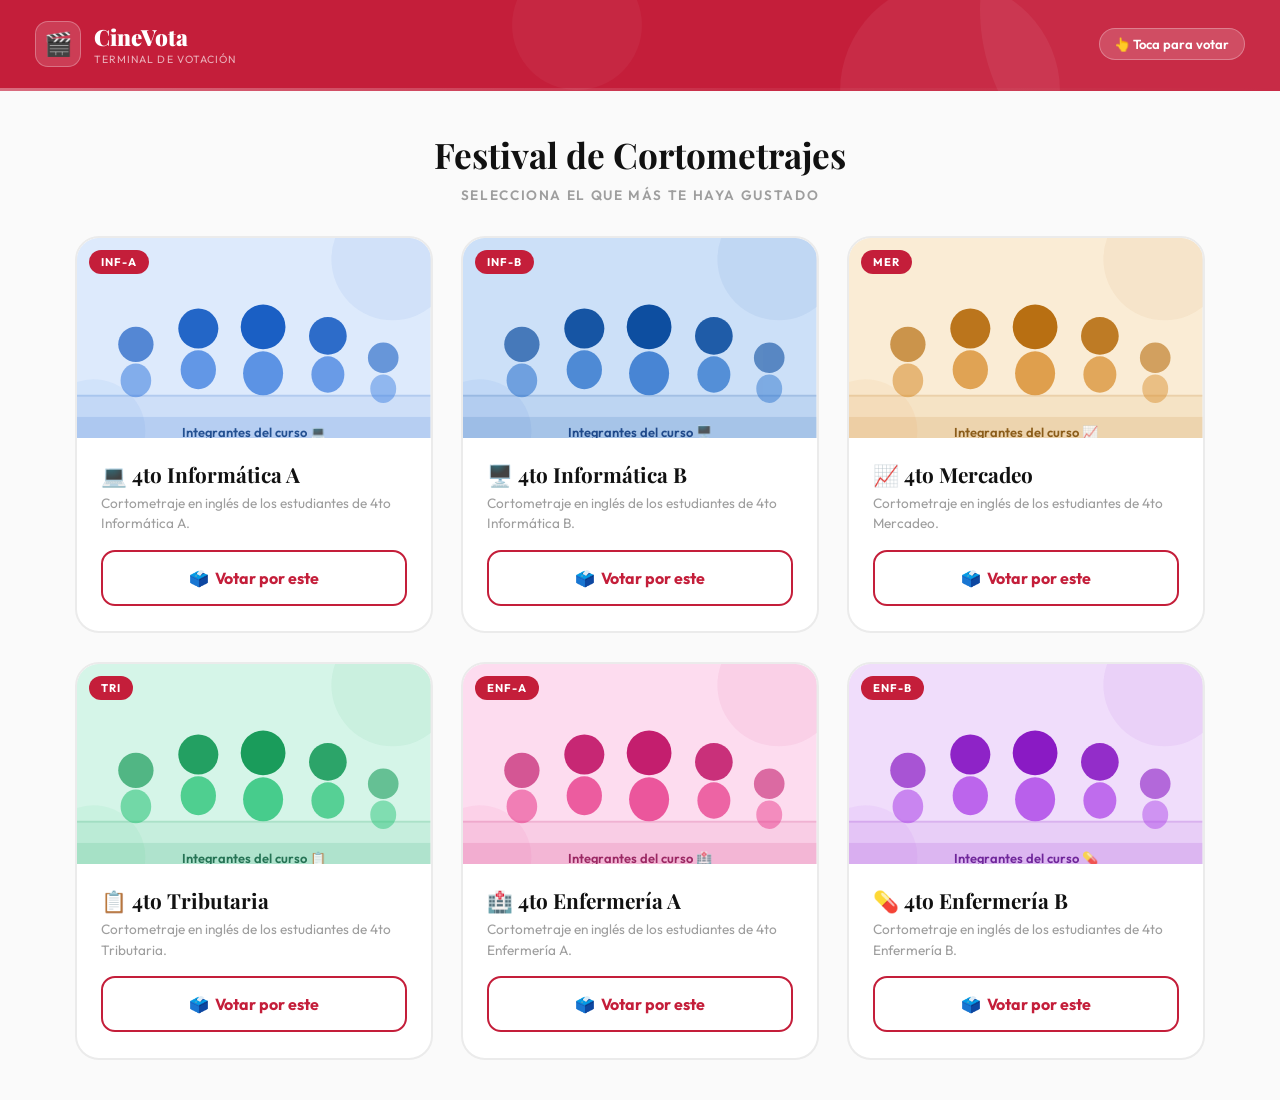
==== commit 08b8e7ce: "Add files via upload" ====
--- a/index.html
+++ b/index.html
@@ -3,52 +3,33 @@
 <head>
 <meta charset="UTF-8">
 <meta name="viewport" content="width=device-width, initial-scale=1.0, user-scalable=no">
-<title>Votación — Festival de Cortometrajes</title>
+<title>Votación Kiosko — CineVota</title>
 <link href="https://fonts.googleapis.com/css2?family=Playfair+Display:ital,wght@0,700;0,900;1,700&family=Outfit:wght@300;400;500;600;700&display=swap" rel="stylesheet">
 <link rel="stylesheet" href="styles.css">
 </head>
 <body>
 
-<!-- ══ SCREEN 2 — VOTACIÓN (AHORA ES LA PANTALLA PRINCIPAL) ══ -->
+<!-- ══ SCREEN 2 — VOTACIÓN KIOSKO ══ -->
 <div class="screen active" id="screen-vote">
   <div class="site-header">
     <div class="hd hd1"></div><div class="hd hd2"></div><div class="hd hd3"></div>
     <div class="hdr-in">
       <div class="hdr-logo">
         <div class="hdr-icon">🎬</div>
-        <div><h1>CineVota</h1><p>Festival de Cortometrajes — Inglés</p></div>
+        <div><h1>CineVota</h1><p>Terminal de Votación</p></div>
       </div>
       <div class="hdr-right">
-        <div class="voter-chip">🕵️ Voto Anónimo</div>
-        <a href="resultados.html" class="live-badge" style="background:rgba(255,255,255,0.25); text-decoration:none; color:#fff;">📊 Ver Votos</a>
-        <div class="live-badge"><div class="live-dot"></div> En vivo</div>
+        <div class="voter-chip">👆 Toca para votar</div>
       </div>
     </div>
     <div class="hdr-line"></div>
   </div>
-  <div class="vote-body">
-    <div>
-      <div class="sec-label">Selecciona tu favorito</div>
-      <div class="cards-grid" id="cards-grid"></div>
+  <div class="vote-body-kiosk">
+    <div style="text-align: center; margin-bottom: 2rem;">
+      <h2 style="font-family: 'Playfair Display', serif; font-size: 2.2rem; font-weight: 700; color: var(--g900); margin-bottom: 0.5rem;">Festival de Cortometrajes</h2>
+      <div class="sec-label" style="justify-content: center;">Selecciona el que más te haya gustado</div>
     </div>
-    <div class="sidebar">
-      <div class="scard">
-        <div class="scard-t">📊 Resultados en vivo</div>
-        <div class="scard-s">Se actualiza con cada voto</div>
-        <div class="total-box">
-          <div><div class="tbl">Total de votos</div><div style="font-size:.7rem;opacity:.65;margin-top:2px">registrados</div></div>
-          <div class="tbn" id="total-count">0</div>
-        </div>
-        <div id="results-list"></div>
-      </div>
-      <div class="scard">
-        <div class="scard-t" style="font-size:.9rem;margin-bottom:.55rem">⏱️ Últimos votos</div>
-        <div class="voters-list" id="voters-list">
-          <span style="font-size:.77rem;color:var(--g500)">Aún nadie ha votado</span>
-        </div>
-      </div>
-      <div class="info-box">🏆 El ganador se anunciará al finalizar.<br><span style="color:var(--red);font-weight:600">¡Que gane el mejor!</span></div>
-    </div>
+    <div class="cards-grid" id="cards-grid"></div>
   </div>
 </div>
 
@@ -56,14 +37,10 @@
 <div class="screen" id="screen-thanks">
   <div class="site-header">
     <div class="hd hd1"></div><div class="hd hd2"></div><div class="hd hd3"></div>
-    <div class="hdr-in">
+    <div class="hdr-in" style="justify-content: center;">
       <div class="hdr-logo">
         <div class="hdr-icon">🎬</div>
-        <div><h1>CineVota</h1><p>Festival de Cortometrajes — Inglés</p></div>
-      </div>
-      <div class="hdr-right">
-        <a href="resultados.html" class="live-badge" style="background:rgba(255,255,255,0.25); text-decoration:none; color:#fff;">📊 Ver Votos</a>
-        <div class="live-badge"><div class="live-dot"></div> En vivo</div>
+        <div><h1>CineVota</h1><p>Terminal de Votación</p></div>
       </div>
     </div>
     <div class="hdr-line"></div>
@@ -71,7 +48,7 @@
   <div class="thanks-body">
     <div class="thanks-icon">🎉</div>
     <div class="thanks-title">¡Gracias por tu voto!</div>
-    <div class="thanks-sub">Tu voto fue registrado exitosamente. Votaste por:</div>
+    <div class="thanks-sub">Tu voto anónimo fue registrado exitosamente. Votaste por:</div>
     <div class="thanks-chip" id="t-course"></div>
     <svg width="64" height="64" viewBox="0 0 64 64" style="margin-bottom:.4rem">
       <circle cx="32" cy="32" r="26" fill="none" stroke="#EBEBEB" stroke-width="5"/>
@@ -89,10 +66,10 @@
   <div class="modal">
     <span class="m-emoji">🗳️</span>
     <div class="m-title">Confirmar voto</div>
-    <div class="m-body">
+    <div class="m-body" style="font-size: 1.1rem;">
       ¿Estás seguro de que deseas votar por<br>
-      <span class="m-course" id="m-course"></span>?<br>
-      <span class="m-warn">⚠️ Esta acción no puede deshacerse</span>
+      <span class="m-course" id="m-course" style="font-size: 1.3rem;"></span>?<br>
+      <span class="m-warn" style="font-size: 0.85rem;">⚠️ Esta acción no puede deshacerse</span>
     </div>
     <div class="m-btns">
       <button class="btn-no" onclick="closeModal()">Cancelar</button>
--- a/styles.css
+++ b/styles.css
@@ -5,6 +5,7 @@
   --white:#fff;--off:#FAFAFA;
   --g100:#F5F5F5;--g200:#EBEBEB;--g300:#D9D9D9;
   --g500:#9E9E9E;--g700:#555;--g900:#111;
+  --proj-bg:#0a0a0a;--proj-c1:#1f1f1f;--proj-c2:#2a2a2a;
 }
 html,body{font-family:'Outfit',sans-serif;background:var(--off);color:var(--g900);min-height:100vh;-webkit-tap-highlight-color:transparent;touch-action:manipulation}
 
@@ -31,83 +32,54 @@
 @keyframes blink{0%,100%{opacity:1}50%{opacity:.25}}
 .hdr-line{height:3px;width:100%;background:linear-gradient(90deg,rgba(255,255,255,.35) 0%,rgba(255,255,255,.06) 60%,transparent 100%)}
 
-/* ─── SCREEN 2: VOTAR ─── */
+/* ─── KIOSK VOTING ─── */
 #screen-vote{flex-direction:column}
-.vote-body{display:grid;grid-template-columns:1fr 330px;gap:1.8rem;padding:1.8rem 2.2rem;max-width:1380px;margin:0 auto;width:100%}
-.sec-label{display:flex;align-items:center;gap:.7rem;font-size:.72rem;font-weight:600;letter-spacing:.12em;text-transform:uppercase;color:var(--g500);margin-bottom:1.3rem}
-.sec-label::after{content:'';flex:1;height:1px;background:var(--g300)}
-.cards-grid{display:grid;grid-template-columns:repeat(auto-fill,minmax(262px,1fr));gap:1.3rem}
+.vote-body-kiosk{padding:2.5rem 2.2rem;max-width:1200px;margin:0 auto;width:100%}
+.sec-label{display:flex;align-items:center;gap:.7rem;font-size:.85rem;font-weight:600;letter-spacing:.12em;text-transform:uppercase;color:var(--g500);margin-bottom:1.3rem}
+.cards-grid{display:grid;grid-template-columns:repeat(auto-fill,minmax(300px,1fr));gap:1.8rem}
 
 /* card */
-.vote-card{background:var(--white);border-radius:20px;border:1.5px solid var(--g200);overflow:hidden;transition:transform .28s cubic-bezier(.34,1.56,.64,1),box-shadow .25s,border-color .2s;cursor:pointer;-webkit-tap-highlight-color:transparent}
-.vote-card:hover{transform:translateY(-5px);border-color:var(--red-l);box-shadow:0 14px 44px rgba(196,30,58,.12)}
-.card-photo{width:100%;height:182px;position:relative;overflow:hidden;background:#f0f0f0}
+.vote-card{background:var(--white);border-radius:24px;border:2px solid var(--g200);overflow:hidden;transition:transform .28s cubic-bezier(.34,1.56,.64,1),box-shadow .25s,border-color .2s;cursor:pointer;-webkit-tap-highlight-color:transparent}
+.vote-card:hover{transform:translateY(-8px);border-color:var(--red-l);box-shadow:0 18px 50px rgba(196,30,58,.15)}
+.card-photo{width:100%;height:200px;position:relative;overflow:hidden;background:#f0f0f0}
 .card-photo svg{width:100%;height:100%;display:block}
-.card-tag{position:absolute;top:10px;left:10px;z-index:2;background:var(--red);color:#fff;font-size:.63rem;font-weight:700;padding:4px 10px;border-radius:100px;letter-spacing:.08em;text-transform:uppercase}
-.card-body{padding:1.15rem 1.3rem 1.3rem}
-.card-name{font-family:'Playfair Display',serif;font-size:1.08rem;font-weight:700;margin-bottom:.22rem}
-.card-desc{font-size:.79rem;color:var(--g500);line-height:1.5;margin-bottom:.85rem}
-.card-meta{display:flex;align-items:center;justify-content:space-between;margin-bottom:.65rem}
-.card-vlbl{font-size:.77rem;color:var(--g700)}
-.card-vlbl span{font-weight:700;color:var(--red);font-size:.93rem}
-.card-mbar{height:5px;background:var(--g200);border-radius:100px;overflow:hidden;margin-bottom:.95rem}
-.card-mfill{height:100%;background:linear-gradient(90deg,var(--red-h),var(--red-l));border-radius:100px;transition:width .6s cubic-bezier(.4,0,.2,1);width:0%}
-.vote-btn{width:100%;padding:.78rem;border-radius:12px;border:2px solid var(--red);background:transparent;color:var(--red);font-family:'Outfit',sans-serif;font-size:.87rem;font-weight:700;cursor:pointer;transition:background .2s,color .2s,transform .15s;display:flex;align-items:center;justify-content:center;gap:.35rem}
+.card-tag{position:absolute;top:12px;left:12px;z-index:2;background:var(--red);color:#fff;font-size:.7rem;font-weight:700;padding:5px 12px;border-radius:100px;letter-spacing:.08em;text-transform:uppercase}
+.card-body{padding:1.4rem 1.5rem 1.6rem}
+.card-name{font-family:'Playfair Display',serif;font-size:1.3rem;font-weight:700;margin-bottom:.3rem}
+.card-desc{font-size:.85rem;color:var(--g500);line-height:1.5;margin-bottom:1rem}
+.vote-btn{width:100%;padding:1rem;border-radius:14px;border:2px solid var(--red);background:transparent;color:var(--red);font-family:'Outfit',sans-serif;font-size:1rem;font-weight:700;cursor:pointer;transition:background .2s,color .2s,transform .15s;display:flex;align-items:center;justify-content:center;gap:.4rem}
 .vote-btn:hover{background:var(--red);color:#fff}
 .vote-btn:active{transform:scale(.97)}
 
-/* sidebar */
-.sidebar{position:sticky;top:1.8rem;height:fit-content}
-.scard{background:var(--white);border:1.5px solid var(--g200);border-radius:20px;padding:1.4rem 1.5rem;margin-bottom:1rem}
-.scard-t{font-family:'Playfair Display',serif;font-size:1.05rem;font-weight:700;margin-bottom:.18rem}
-.scard-s{font-size:.75rem;color:var(--g500);margin-bottom:1.15rem}
-.total-box{background:var(--red);color:#fff;border-radius:14px;padding:1rem 1.25rem;display:flex;align-items:center;justify-content:space-between;margin-bottom:1.25rem}
-.tbl{font-size:.7rem;font-weight:600;text-transform:uppercase;letter-spacing:.1em;opacity:.78}
-.tbn{font-family:'Playfair Display',serif;font-size:2.2rem;font-weight:900;line-height:1}
-.res-item{margin-bottom:.95rem}
-.res-hdr{display:flex;align-items:center;justify-content:space-between;margin-bottom:.28rem;gap:5px}
-.res-rank{width:22px;height:22px;border-radius:50%;background:var(--g100);border:1px solid var(--g300);font-size:.65rem;font-weight:700;color:var(--g700);display:flex;align-items:center;justify-content:center;flex-shrink:0}
-.res-name{font-size:.81rem;font-weight:500;flex:1;white-space:nowrap;overflow:hidden;text-overflow:ellipsis}
-.res-pct{font-size:.77rem;font-weight:700;color:var(--red)}
-.res-vsm{font-size:.67rem;color:var(--g500)}
-.res-bg{height:8px;background:var(--g100);border-radius:100px;overflow:hidden;border:1px solid var(--g200)}
-.res-bar{height:100%;background:linear-gradient(90deg,#8B0000,var(--red-l));border-radius:100px;transition:width .65s cubic-bezier(.4,0,.2,1)}
-.res-item.first .res-rank{background:#FFF7E0;border-color:#F5C842;color:#8B6E00;font-size:.77rem}
-.res-item.first .res-bar{background:linear-gradient(90deg,var(--red-h),var(--red-l))}
-.voters-list{max-height:120px;overflow-y:auto;display:flex;flex-wrap:wrap;gap:5px;padding-top:3px}
-.voter-pill{background:var(--g100);border:1px solid var(--g200);border-radius:100px;padding:3px 10px;font-size:.71rem;color:var(--g700);font-weight:500}
-.info-box{background:var(--g100);border:1px solid var(--g200);border-radius:14px;padding:1rem;font-size:.77rem;color:var(--g700);line-height:1.65;text-align:center}
-
 /* ─── MODAL ─── */
-.overlay{position:fixed;inset:0;background:rgba(0,0,0,.55);backdrop-filter:blur(6px);-webkit-backdrop-filter:blur(6px);display:flex;align-items:center;justify-content:center;z-index:1000;opacity:0;pointer-events:none;transition:opacity .3s}
+.overlay{position:fixed;inset:0;background:rgba(0,0,0,.65);backdrop-filter:blur(8px);-webkit-backdrop-filter:blur(8px);display:flex;align-items:center;justify-content:center;z-index:1000;opacity:0;pointer-events:none;transition:opacity .3s}
 .overlay.open{opacity:1;pointer-events:all}
-.modal{background:#fff;border-radius:26px;padding:2.2rem 2rem;max-width:420px;width:92%;text-align:center;transform:scale(.88) translateY(24px);transition:transform .38s cubic-bezier(.34,1.56,.64,1)}
+.modal{background:#fff;border-radius:28px;padding:2.5rem 2.2rem;max-width:480px;width:92%;text-align:center;transform:scale(.88) translateY(24px);transition:transform .38s cubic-bezier(.34,1.56,.64,1)}
 .overlay.open .modal{transform:scale(1) translateY(0)}
-.m-emoji{font-size:50px;display:block;margin-bottom:1rem}
-.m-title{font-family:'Playfair Display',serif;font-size:1.45rem;font-weight:700;margin-bottom:.5rem}
-.m-body{font-size:.9rem;color:var(--g700);line-height:1.7;margin-bottom:1.5rem}
-.m-voter{color:var(--g900);font-weight:700}
+.m-emoji{font-size:60px;display:block;margin-bottom:1rem}
+.m-title{font-family:'Playfair Display',serif;font-size:1.8rem;font-weight:700;margin-bottom:.5rem}
+.m-body{font-size:1.05rem;color:var(--g700);line-height:1.7;margin-bottom:1.8rem}
 .m-course{color:var(--red);font-weight:700}
-.m-warn{font-size:.73rem;color:var(--g500);background:var(--g100);border-radius:8px;padding:.38rem .75rem;margin-top:.55rem;display:inline-block}
-.m-btns{display:flex;gap:.7rem}
-.btn-no{flex:1;padding:.85rem;border-radius:13px;border:1.5px solid var(--g300);background:transparent;color:var(--g700);font-family:'Outfit',sans-serif;font-size:.9rem;font-weight:500;cursor:pointer;transition:background .18s}
+.m-warn{font-size:.8rem;color:var(--g500);background:var(--g100);border-radius:8px;padding:.4rem .8rem;margin-top:.6rem;display:inline-block}
+.m-btns{display:flex;gap:1rem}
+.btn-no{flex:1;padding:1rem;border-radius:14px;border:2px solid var(--g300);background:transparent;color:var(--g700);font-family:'Outfit',sans-serif;font-size:1rem;font-weight:600;cursor:pointer;transition:background .18s}
 .btn-no:hover{background:var(--g100)}
-.btn-yes{flex:2;padding:.85rem;border-radius:13px;border:none;background:var(--red);color:#fff;font-family:'Outfit',sans-serif;font-size:.9rem;font-weight:700;cursor:pointer;transition:background .18s,transform .15s;display:flex;align-items:center;justify-content:center;gap:.4rem}
+.btn-yes{flex:1.5;padding:1rem;border-radius:14px;border:none;background:var(--red);color:#fff;font-family:'Outfit',sans-serif;font-size:1rem;font-weight:700;cursor:pointer;transition:background .18s,transform .15s;display:flex;align-items:center;justify-content:center;gap:.4rem}
 .btn-yes:hover{background:var(--red-h)}
 .btn-yes:active{transform:scale(.97)}
 
 /* ─── SCREEN 3: GRACIAS ─── */
 #screen-thanks{flex-direction:column}
 .thanks-body{flex:1;display:flex;flex-direction:column;align-items:center;justify-content:center;padding:3rem 2rem;text-align:center}
-.thanks-icon{font-size:90px;margin-bottom:1.4rem;animation:bounceIn .7s cubic-bezier(.34,1.56,.64,1)}
+.thanks-icon{font-size:100px;margin-bottom:1.4rem;animation:bounceIn .7s cubic-bezier(.34,1.56,.64,1)}
 @keyframes bounceIn{from{transform:scale(.3);opacity:0}to{transform:scale(1);opacity:1}}
-.thanks-title{font-family:'Playfair Display',serif;font-size:clamp(1.9rem,5.5vw,2.9rem);font-weight:900;margin-bottom:.45rem}
-.thanks-sub{font-size:1.02rem;color:var(--g700);font-weight:300;line-height:1.6;margin-bottom:.7rem;max-width:400px}
-.thanks-chip{display:inline-flex;align-items:center;gap:.5rem;background:var(--red);color:#fff;border-radius:100px;padding:.6rem 1.4rem;font-size:.98rem;font-weight:700;margin-bottom:2.5rem;animation:slideUp .5s ease .3s both}
+.thanks-title{font-family:'Playfair Display',serif;font-size:clamp(2.2rem,6vw,3.2rem);font-weight:900;margin-bottom:.5rem}
+.thanks-sub{font-size:1.1rem;color:var(--g700);font-weight:300;line-height:1.6;margin-bottom:.8rem;max-width:450px}
+.thanks-chip{display:inline-flex;align-items:center;gap:.5rem;background:var(--red);color:#fff;border-radius:100px;padding:.8rem 1.6rem;font-size:1.1rem;font-weight:700;margin-bottom:2.8rem;animation:slideUp .5s ease .3s both}
 @keyframes slideUp{from{transform:translateY(16px);opacity:0}to{transform:none;opacity:1}}
-.thanks-cd{font-size:.85rem;color:var(--g500);margin-bottom:1.4rem}
-.thanks-cd span{font-weight:700;color:var(--red)}
-.thanks-nxt{padding:1rem 2.4rem;border-radius:14px;border:2px solid var(--red);background:transparent;color:var(--red);font-family:'Outfit',sans-serif;font-size:1rem;font-weight:700;cursor:pointer;transition:all .2s;display:inline-flex;align-items:center;gap:.5rem}
+.thanks-cd{font-size:.95rem;color:var(--g500);margin-bottom:1.5rem}
+.thanks-cd span{font-weight:700;color:var(--red);font-size:1.1rem;}
+.thanks-nxt{padding:1.2rem 2.8rem;border-radius:16px;border:2px solid var(--red);background:transparent;color:var(--red);font-family:'Outfit',sans-serif;font-size:1.1rem;font-weight:700;cursor:pointer;transition:all .2s;display:inline-flex;align-items:center;gap:.5rem}
 .thanks-nxt:hover{background:var(--red);color:#fff}
 
 /* confetti */
@@ -137,7 +109,31 @@
 
 .admin-reset-btn { background: transparent; border: none; font-size: 1.2rem; cursor: pointer; opacity: 0.5; transition: opacity 0.2s; }
 .admin-reset-btn:hover { opacity: 1; }
+.top-actions { display: flex; gap: 0.8rem; flex-wrap: wrap; margin-bottom: 1.5rem; }
+
+/* PROJECTION MODE SPECIFIC */
+.projection-body { background: var(--proj-bg); color: #fff; min-height: 100vh; padding: 3rem; display: flex; flex-direction: column; }
+.proj-header { display: flex; justify-content: space-between; align-items: center; margin-bottom: 3rem; padding-bottom: 2rem; border-bottom: 2px solid var(--proj-c2); }
+.proj-logo h1 { font-family: 'Playfair Display', serif; font-size: 3rem; font-weight: 900; margin-bottom: 0.3rem; }
+.proj-logo p { font-size: 1.1rem; color: #aaa; text-transform: uppercase; letter-spacing: 0.2em; }
+.proj-total { text-align: right; }
+.proj-total-lbl { font-size: 1rem; color: #888; text-transform: uppercase; letter-spacing: 0.1em; font-weight: 600; margin-bottom: 0.5rem; }
+.proj-total-num { font-family: 'Playfair Display', serif; font-size: 4rem; font-weight: 900; color: var(--red); line-height: 1; text-shadow: 0 0 20px rgba(196,30,58,0.4); }
+
+.proj-grid { display: flex; flex-direction: column; gap: 1.5rem; flex: 1; }
+.proj-item { display: flex; align-items: center; background: var(--proj-c1); padding: 1.5rem 2rem; border-radius: 20px; border: 1px solid var(--proj-c2); position: relative; overflow: hidden; }
+.proj-rank { width: 50px; height: 50px; background: var(--proj-c2); border-radius: 50%; display: flex; justify-content: center; align-items: center; font-size: 1.5rem; font-weight: 700; margin-right: 1.5rem; z-index: 2; flex-shrink: 0; border: 2px solid #333; }
+.proj-info { z-index: 2; flex: 1; display: flex; align-items: center; justify-content: space-between; }
+.proj-name { font-size: 1.6rem; font-weight: 600; }
+.proj-stats { text-align: right; }
+.proj-pct { font-size: 2rem; font-weight: 700; color: #fff; line-height: 1; }
+.proj-votes { font-size: 1rem; color: #888; font-weight: 500; }
+
+.proj-bg-bar { position: absolute; left: 0; top: 0; bottom: 0; background: linear-gradient(90deg, #2a0000, var(--red-h)); z-index: 1; transition: width 1s cubic-bezier(.4,0,.2,1); opacity: 0.4; }
+.proj-item.first { border-color: #F5C842; box-shadow: 0 0 30px rgba(245, 200, 66, 0.1); }
+.proj-item.first .proj-rank { background: #FFF7E0; color: #8B6E00; border-color: #F5C842; }
+.proj-item.first .proj-bg-bar { opacity: 0.6; background: linear-gradient(90deg, #5c0f1c, var(--red)); }
 
 /* responsive */
-@media(max-width:960px){.vote-body{grid-template-columns:1fr;padding:1.2rem}.sidebar{position:static}}
-@media(max-width:600px){.hdr-in{padding:1rem 1.1rem}.vote-body{padding:1rem}.cards-grid{grid-template-columns:1fr}.results-container{padding: 0 1rem;}.results-header-card{padding: 1.5rem;}}
+@media(max-width:960px){.cards-grid{grid-template-columns:1fr 1fr;}}
+@media(max-width:600px){.hdr-in{padding:1rem 1.1rem}.vote-body-kiosk{padding:1.5rem 1rem}.cards-grid{grid-template-columns:1fr}.results-container{padding: 0 1rem;}.results-header-card{padding: 1.5rem;}}
